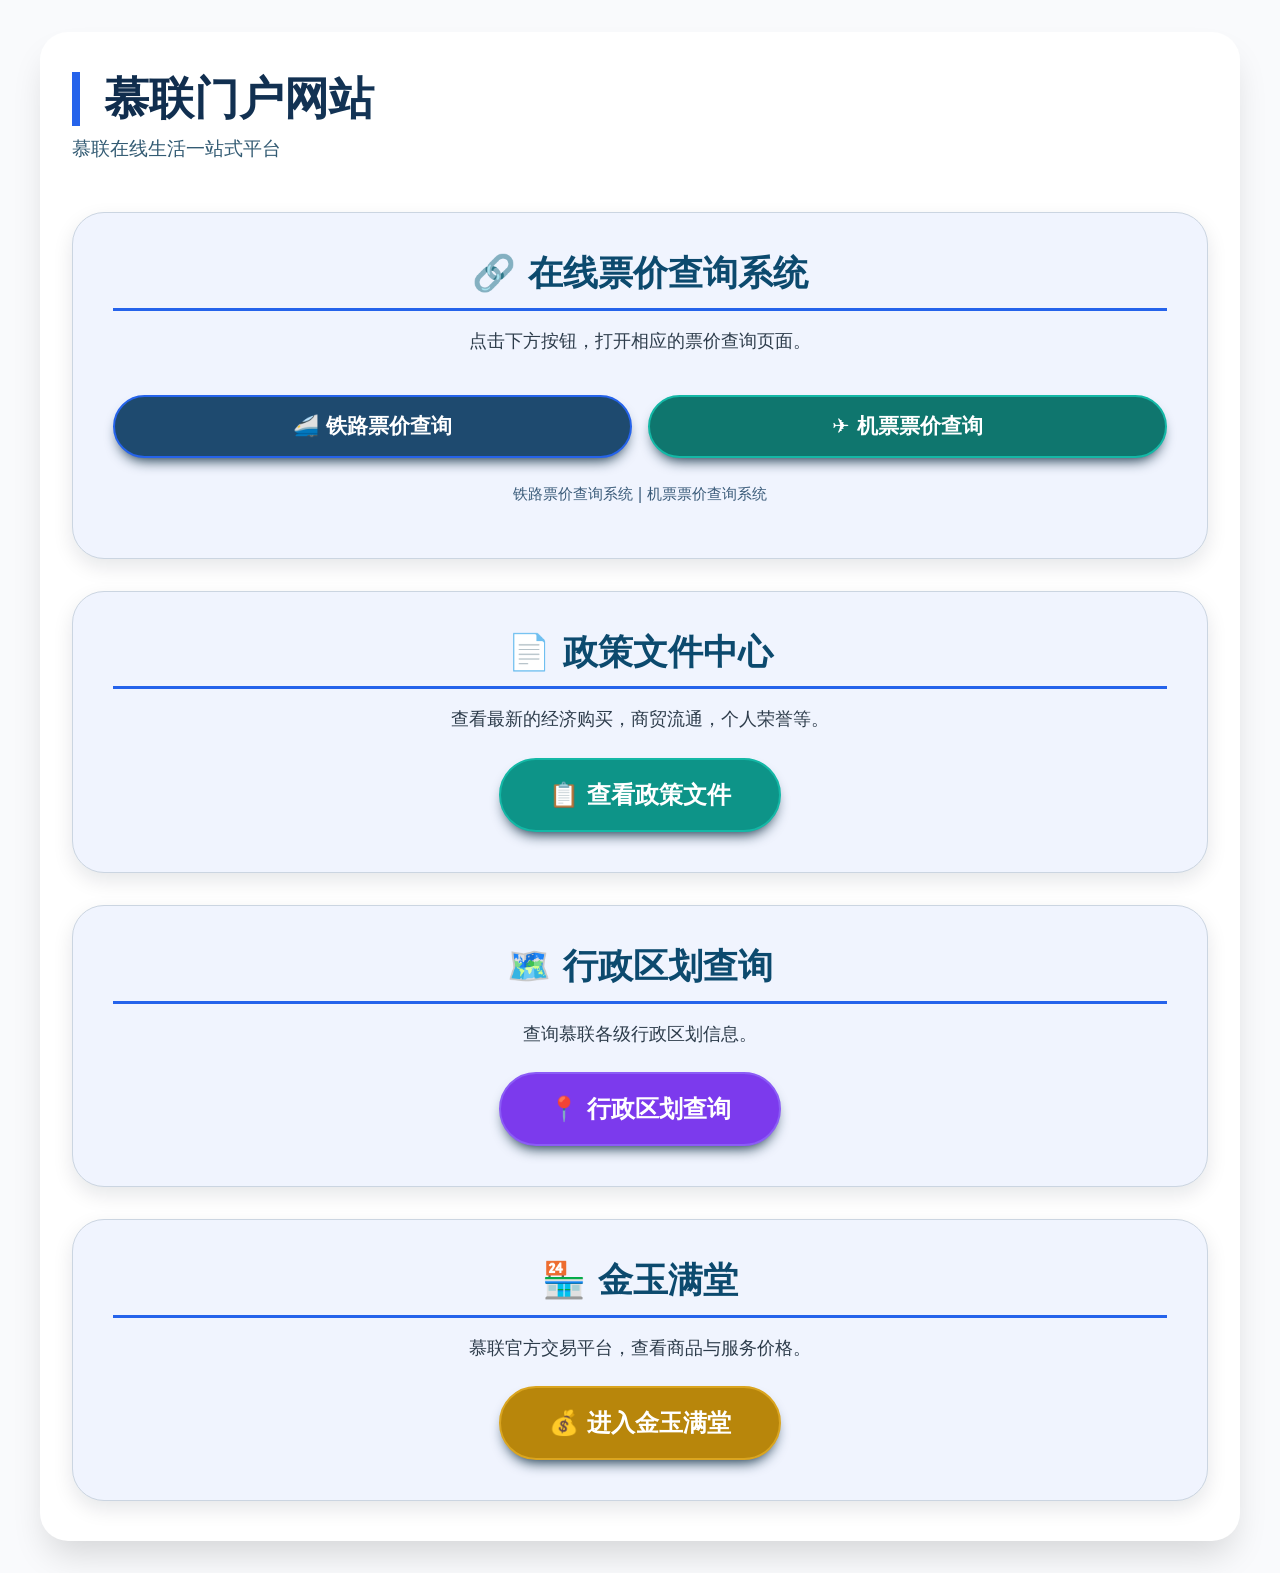
==== index.html @ 68cb8de2 "feat: 替换主页ECOMU接口卡片为金玉满堂卡片，新增官方交易平台页面 原ECOMU接口卡片为临时隐藏状态，本次将其替换为慕联金玉满堂交易平台入口，同时新建了jinyumantang.html专属" ====
<!DOCTYPE html>
<html lang="en">
<head>
    <meta charset="UTF-8">
    <meta name="viewport" content="width=device-width, initial-scale=1.0">
    <title>慕联门户网站</title>
    <style>
        * {
            margin: 0;
            padding: 0;
            box-sizing: border-box;
        }
        body {
            font-family: system-ui, -apple-system, 'Segoe UI', Roboto, 'Helvetica Neue', sans-serif;
            line-height: 1.6;
            background-color: #f9fafc;
            color: #1e293b;
            padding: 2rem 1rem;
        }
        .container {
            max-width: 1200px;
            margin: 0 auto;
            background: white;
            border-radius: 28px;
            box-shadow: 0 20px 35px -8px rgba(0, 0, 0, 0.15);
            padding: 2.5rem 2rem;
        }
        h1 {
            font-size: 2.8rem;
            font-weight: 700;
            background: linear-gradient(145deg, #0f2b4b, #1e4a6f);
            -webkit-background-clip: text;
            -webkit-text-fill-color: transparent;
            background-clip: text;
            margin-bottom: 0.5rem;
            border-left: 8px solid #2563eb;
            padding-left: 1.5rem;
            line-height: 1.2;
        }
        h2 {
            font-size: 2.2rem;
            font-weight: 650;
            margin-top: 2.5rem;
            margin-bottom: 1rem;
            color: #0b2b40;
            border-bottom: 3px solid #e2e8f0;
            padding-bottom: 0.4rem;
            scroll-margin-top: 2rem;
        }
        h3 {
            font-size: 1.6rem;
            font-weight: 600;
            margin-top: 1.8rem;
            margin-bottom: 0.75rem;
            color: #1e3a5f;
            padding-left: 0.75rem;
            border-left: 4px solid #7aa7c9;
        }
        p {
            margin-bottom: 1.2rem;
            font-size: 1.1rem;
            color: #2d3c4b;
        }
        section {
            margin-bottom: 2rem;
        }
        /* 链接卡片样式（替代之前的嵌入区域） */
        .fare-link-card {
            background: #f0f4fe;
            border-radius: 32px;
            padding: 2rem 2.5rem;
            margin-top: 3rem;
            border: 1px solid #cbd5e1;
            box-shadow: 0 8px 20px rgba(0,20,40,0.1);
            text-align: center;
        }
        .fare-link-card h2 {
            margin-top: 0;
            border-bottom-color: #2563eb;
            color: #0c4a6e;
        }
        .btn-fare {
            display: inline-block;
            background: #1e4a6f;
            color: white;
            font-size: 1.5rem;
            font-weight: 600;
            padding: 1rem 3rem;
            border-radius: 60px;
            text-decoration: none;
            box-shadow: 0 8px 14px -6px #0b2b40;
            transition: background 0.2s, transform 0.1s;
            margin: 1rem 0 0.5rem 0;
            border: 2px solid #2563eb;
        }
        .btn-fare:hover {
            background: #0b2b40;
            transform: scale(1.02);
        }
        .btn-fare:active {
            transform: scale(0.98);
        }
        .fare-note {
            font-size: 0.95rem;
            color: #3b5c7a;
            margin-top: 1rem;
        }
        @media (max-width: 680px) {
            h1 { font-size: 2.2rem; }
            h2 { font-size: 1.8rem; }
            h3 { font-size: 1.4rem; }
            .btn-fare { font-size: 1.2rem; padding: 0.8rem 2rem; }
        }
        .badge {
            background-color: #dbeafe;
            color: #1e40af;
            font-size: 0.9rem;
            padding: 0.2rem 0.8rem;
            border-radius: 20px;
            display: inline-block;
            margin-right: 0.5rem;
        }
        hr {
            border: none;
            height: 2px;
            background: linear-gradient(90deg, transparent, #94a3b8, transparent);
            margin: 2rem 0 0.5rem 0;
        }
    </style>

</head>
<body>
<div class="container">
    <header>
        <h1> 慕联门户网站</h1>
        <p style="font-size: 1.2rem; color: #335b73;">慕联在线生活一站式平台</p>
    </header>

    <!-- ===== 票价查询卡片 ===== -->
    <div class="fare-link-card">
        <h2>🔗 在线票价查询系统</h2>
        <p style="margin-bottom: 0.5rem;">点击下方按钮，打开相应的票价查询页面。</p>
        
        <div style="display: grid; grid-template-columns: 1fr 1fr; gap: 1rem; margin-top: 1.5rem;">
            <a href="price_railway.html" target="_blank" rel="noopener noreferrer" class="btn-fare" style="font-size: 1.3rem; padding: 0.8rem 1.5rem;">
                🚄 铁路票价查询
            </a>
            
            <a href="price_flight.html" target="_blank" rel="noopener noreferrer" class="btn-fare" style="font-size: 1.3rem; padding: 0.8rem 1.5rem; background: #0f766e; border-color: #14b8a6;">
                ✈️ 机票票价查询
            </a>
        </div>
        
        <p class="fare-note">铁路票价查询系统 | 机票票价查询系统</p>
    </div>

    <!-- ===== 政策文件卡片 ===== -->
    <div class="fare-link-card" style="margin-top: 2rem;">
        <h2>📄 政策文件中心</h2>
        <p style="margin-bottom: 0.5rem;">查看最新的经济购买，商贸流通，个人荣誉等。</p>
        <a href="tiaoli.html" target="_blank" rel="noopener noreferrer" class="btn-fare" style="background: #0d9488; border-color: #14b8a6;">
            📋 查看政策文件
        </a>
        
    </div>

    <!-- ===== 行政区划查询卡片 ===== -->
    <div class="fare-link-card" style="margin-top: 2rem;">
        <h2>🗺️ 行政区划查询</h2>
        <p style="margin-bottom: 0.5rem;">查询慕联各级行政区划信息。</p>
        <a href="quhua_query.html" target="_blank" rel="noopener noreferrer" class="btn-fare" style="background: #7c3aed; border-color: #8b5cf6;">
            📍 行政区划查询
        </a>
        
    </div>

    <!-- ===== 金玉满堂卡片 ===== -->
    <div class="fare-link-card" style="margin-top: 2rem;">
        <h2>🏪 金玉满堂</h2>
        <p style="margin-bottom: 0.5rem;">慕联官方交易平台，查看商品与服务价格。</p>
        <a href="jinyumantang.html" target="_blank" rel="noopener noreferrer" class="btn-fare" style="background: #b8860b; border-color: #daa520;">
            💰 进入金玉满堂
        </a>
    </div>
</div>
</body>
</html>
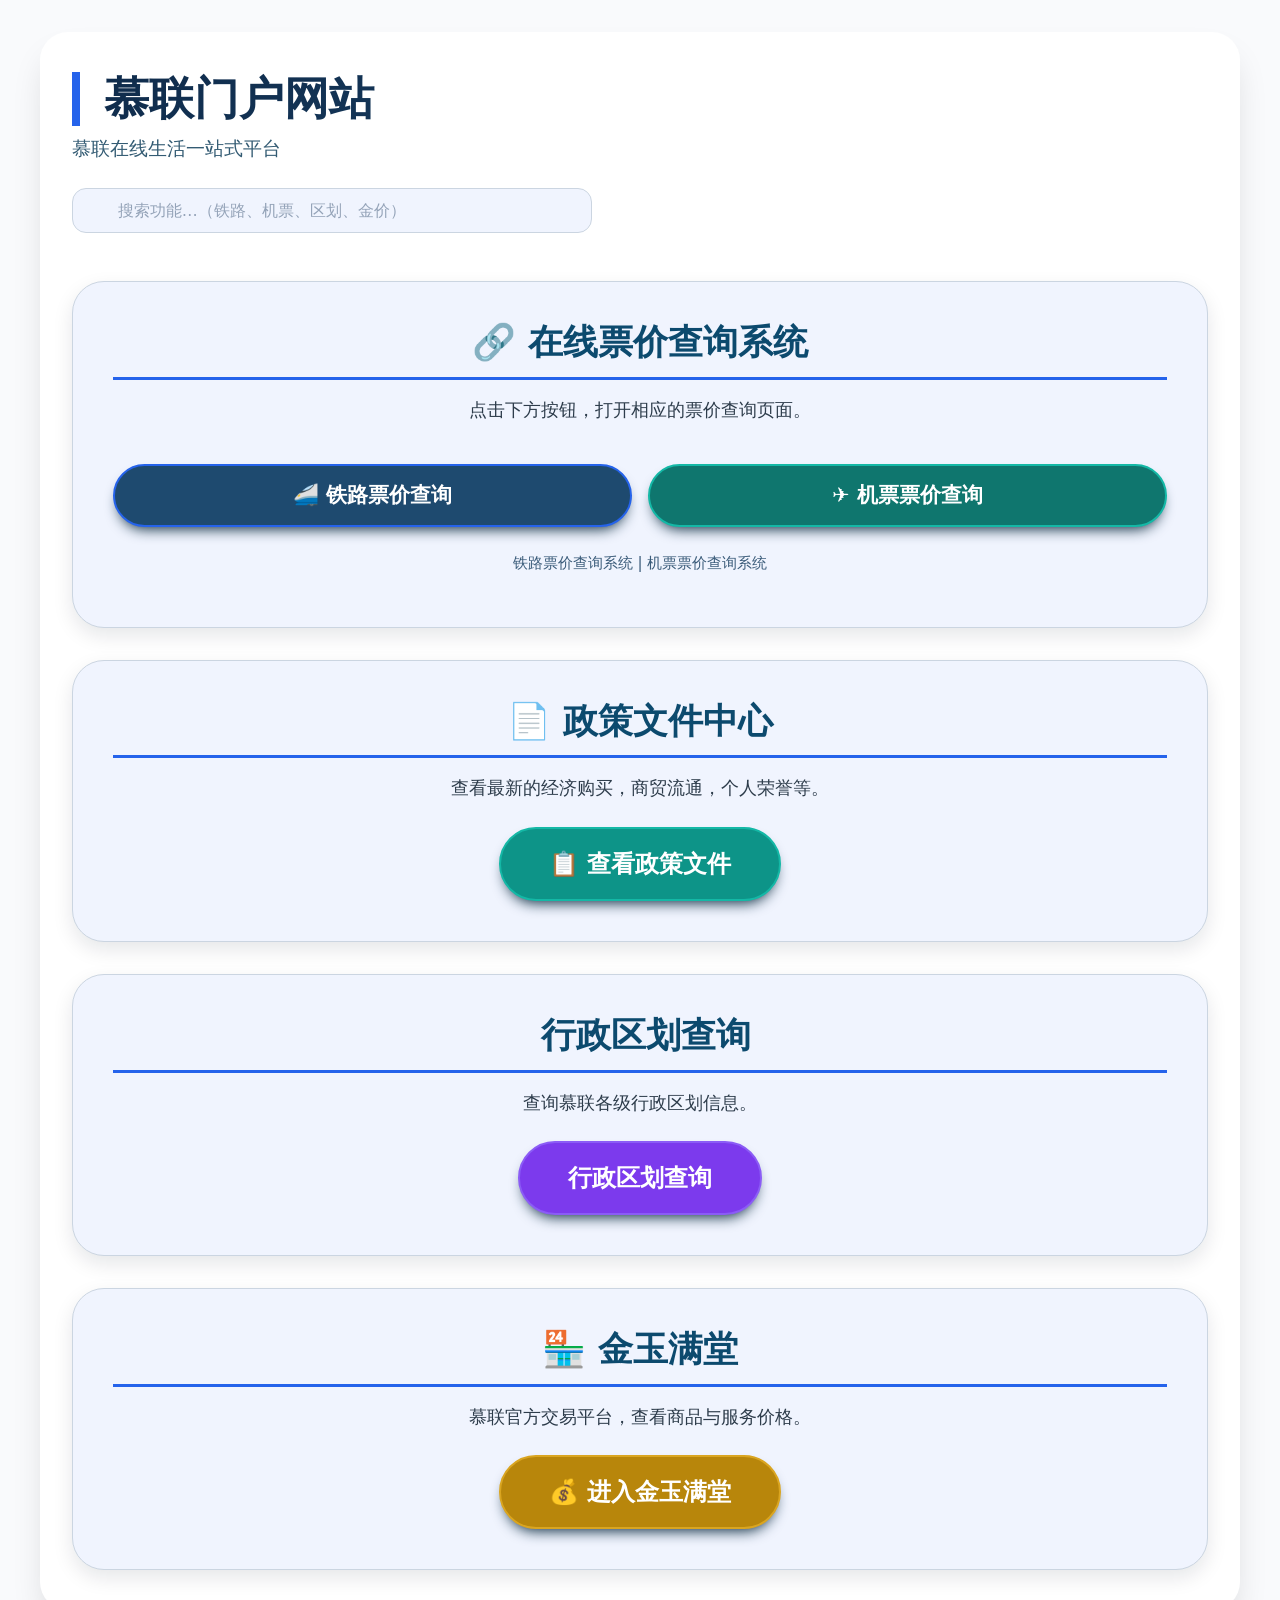
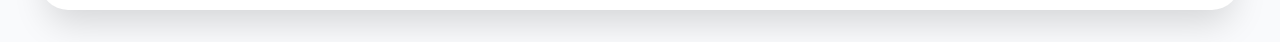
==== commit 866eb3c2: "修路由" ====
--- a/index.html
+++ b/index.html
@@ -1,5 +1,5 @@
 <!DOCTYPE html>
-<html lang="en">
+<html lang="zh-CN">
 <head>
     <meta charset="UTF-8">
     <meta name="viewport" content="width=device-width, initial-scale=1.0">
@@ -64,7 +64,39 @@
         section {
             margin-bottom: 2rem;
         }
-        /* 链接卡片样式（替代之前的嵌入区域） */
+        /* 搜索框 */
+        .search-wrap {
+            max-width: 520px;
+            margin: 1.5rem 0 0.5rem;
+            position: relative;
+        }
+        .search-wrap input {
+            width: 100%;
+            padding: 0.75rem 1.2rem 0.75rem 2.8rem;
+            font-size: 1rem;
+            font-family: inherit;
+            color: #1e293b;
+            background: #f0f4fe;
+            border: 1.5px solid #cbd5e1;
+            border-radius: 14px;
+            outline: none;
+            transition: all 0.3s;
+        }
+        .search-wrap input::placeholder { color: #94a3b8; }
+        .search-wrap input:focus {
+            border-color: #2563eb;
+            background: #fff;
+            box-shadow: 0 0 0 3px rgba(37, 99, 235, 0.1);
+        }
+        .search-wrap .search-icon {
+            position: absolute;
+            left: 1rem;
+            top: 50%;
+            transform: translateY(-50%);
+            font-size: 1rem;
+            opacity: 0.45;
+        }
+        /* 链接卡片样式 */
         .fare-link-card {
             background: #f0f4fe;
             border-radius: 32px;
@@ -92,6 +124,9 @@
             transition: background 0.2s, transform 0.1s;
             margin: 1rem 0 0.5rem 0;
             border: 2px solid #2563eb;
+            -webkit-tap-highlight-color: transparent;
+            touch-action: manipulation;
+            user-select: none;
         }
         .btn-fare:hover {
             background: #0b2b40;
@@ -105,11 +140,29 @@
             color: #3b5c7a;
             margin-top: 1rem;
         }
-        @media (max-width: 680px) {
-            h1 { font-size: 2.2rem; }
-            h2 { font-size: 1.8rem; }
-            h3 { font-size: 1.4rem; }
-            .btn-fare { font-size: 1.2rem; padding: 0.8rem 2rem; }
+        @media (max-width: 768px) {
+            body { padding: 1rem 0.75rem; }
+            .container { padding: 1.5rem 1rem; border-radius: 20px; }
+            h1 { font-size: 2rem; padding-left: 1rem; border-left-width: 6px; }
+            h2 { font-size: 1.6rem; }
+            h3 { font-size: 1.25rem; }
+            .fare-link-card { padding: 1.5rem 1.2rem; border-radius: 24px; }
+            .btn-fare { font-size: 1.1rem; padding: 0.7rem 1.5rem; }
+        }
+        @media (max-width: 480px) {
+            body { padding: 0.5rem; }
+            .container { padding: 1rem 0.75rem; border-radius: 16px; }
+            h1 { font-size: 1.6rem; padding-left: 0.75rem; border-left-width: 5px; }
+            h2 { font-size: 1.35rem; }
+            h3 { font-size: 1.1rem; }
+            p { font-size: 1rem; }
+            .fare-link-card { padding: 1.2rem 0.8rem; border-radius: 20px; }
+            .fare-link-card p { font-size: 0.95rem; }
+            .btn-fare { font-size: 1rem; padding: 0.6rem 1.2rem; border-radius: 40px; }
+            .btn-grid { grid-template-columns: 1fr !important; }
+        }
+        @media (max-width: 400px) {
+            .btn-fare { font-size: 0.9rem; padding: 0.5rem 0.8rem; }
         }
         .badge {
             background-color: #dbeafe;
@@ -134,19 +187,25 @@
     <header>
         <h1> 慕联门户网站</h1>
         <p style="font-size: 1.2rem; color: #335b73;">慕联在线生活一站式平台</p>
+
+        <!-- 搜索框 -->
+        <div class="search-wrap">
+            <span class="search-icon"></span>
+            <input type="text" id="searchInput" placeholder="搜索功能…（铁路、机票、区划、金价）" autocomplete="off">
+        </div>
     </header>
 
     <!-- ===== 票价查询卡片 ===== -->
-    <div class="fare-link-card">
+    <div class="fare-link-card" data-keywords="铁路 火车 票价 慕联铁路">
         <h2>🔗 在线票价查询系统</h2>
         <p style="margin-bottom: 0.5rem;">点击下方按钮，打开相应的票价查询页面。</p>
         
-        <div style="display: grid; grid-template-columns: 1fr 1fr; gap: 1rem; margin-top: 1.5rem;">
-            <a href="price_railway.html" target="_blank" rel="noopener noreferrer" class="btn-fare" style="font-size: 1.3rem; padding: 0.8rem 1.5rem;">
+        <div style="display: grid; grid-template-columns: 1fr 1fr; gap: 1rem; margin-top: 1.5rem;" class="btn-grid">
+            <a href="pages/price_railway.html" target="_blank" rel="noopener noreferrer" class="btn-fare" style="font-size: 1.3rem; padding: 0.8rem 1.5rem;">
                 🚄 铁路票价查询
             </a>
             
-            <a href="price_flight.html" target="_blank" rel="noopener noreferrer" class="btn-fare" style="font-size: 1.3rem; padding: 0.8rem 1.5rem; background: #0f766e; border-color: #14b8a6;">
+            <a href="pages/price_flight.html" target="_blank" rel="noopener noreferrer" class="btn-fare" style="font-size: 1.3rem; padding: 0.8rem 1.5rem; background: #0f766e; border-color: #14b8a6;">
                 ✈️ 机票票价查询
             </a>
         </div>
@@ -155,33 +214,48 @@
     </div>
 
     <!-- ===== 政策文件卡片 ===== -->
-    <div class="fare-link-card" style="margin-top: 2rem;">
+    <div class="fare-link-card" style="margin-top: 2rem;" data-keywords="政策 条例 文件 商贸 经济">
         <h2>📄 政策文件中心</h2>
         <p style="margin-bottom: 0.5rem;">查看最新的经济购买，商贸流通，个人荣誉等。</p>
-        <a href="tiaoli.html" target="_blank" rel="noopener noreferrer" class="btn-fare" style="background: #0d9488; border-color: #14b8a6;">
+        <a href="pages/tiaoli.html" target="_blank" rel="noopener noreferrer" class="btn-fare" style="background: #0d9488; border-color: #14b8a6;">
             📋 查看政策文件
         </a>
         
     </div>
 
     <!-- ===== 行政区划查询卡片 ===== -->
-    <div class="fare-link-card" style="margin-top: 2rem;">
-        <h2>🗺️ 行政区划查询</h2>
+    <div class="fare-link-card" style="margin-top: 2rem;" data-keywords="区划 行政 地区 查询 地图">
+        <h2>️ 行政区划查询</h2>
         <p style="margin-bottom: 0.5rem;">查询慕联各级行政区划信息。</p>
-        <a href="quhua_query.html" target="_blank" rel="noopener noreferrer" class="btn-fare" style="background: #7c3aed; border-color: #8b5cf6;">
-            📍 行政区划查询
+        <a href="pages/quhua_query.html" target="_blank" rel="noopener noreferrer" class="btn-fare" style="background: #7c3aed; border-color: #8b5cf6;">
+             行政区划查询
         </a>
         
     </div>
 
     <!-- ===== 金玉满堂卡片 ===== -->
-    <div class="fare-link-card" style="margin-top: 2rem;">
+    <div class="fare-link-card" style="margin-top: 2rem;" data-keywords="金价 黄金 交易 金玉满堂 价格">
         <h2>🏪 金玉满堂</h2>
         <p style="margin-bottom: 0.5rem;">慕联官方交易平台，查看商品与服务价格。</p>
-        <a href="jinyumantang.html" target="_blank" rel="noopener noreferrer" class="btn-fare" style="background: #b8860b; border-color: #daa520;">
+        <a href="pages/gold.html" target="_blank" rel="noopener noreferrer" class="btn-fare" style="background: #b8860b; border-color: #daa520;">
             💰 进入金玉满堂
         </a>
     </div>
 </div>
+
+<script>
+(function() {
+    const searchInput = document.getElementById('searchInput');
+    const cards = document.querySelectorAll('.fare-link-card');
+
+    searchInput.addEventListener('input', function() {
+        const q = this.value.toLowerCase().trim();
+        cards.forEach(card => {
+            const keywords = (card.dataset.keywords || '') + ' ' + card.textContent.toLowerCase();
+            card.style.display = (!q || keywords.includes(q)) ? '' : 'none';
+        });
+    });
+})();
+</script>
 </body>
-</html>+</html>
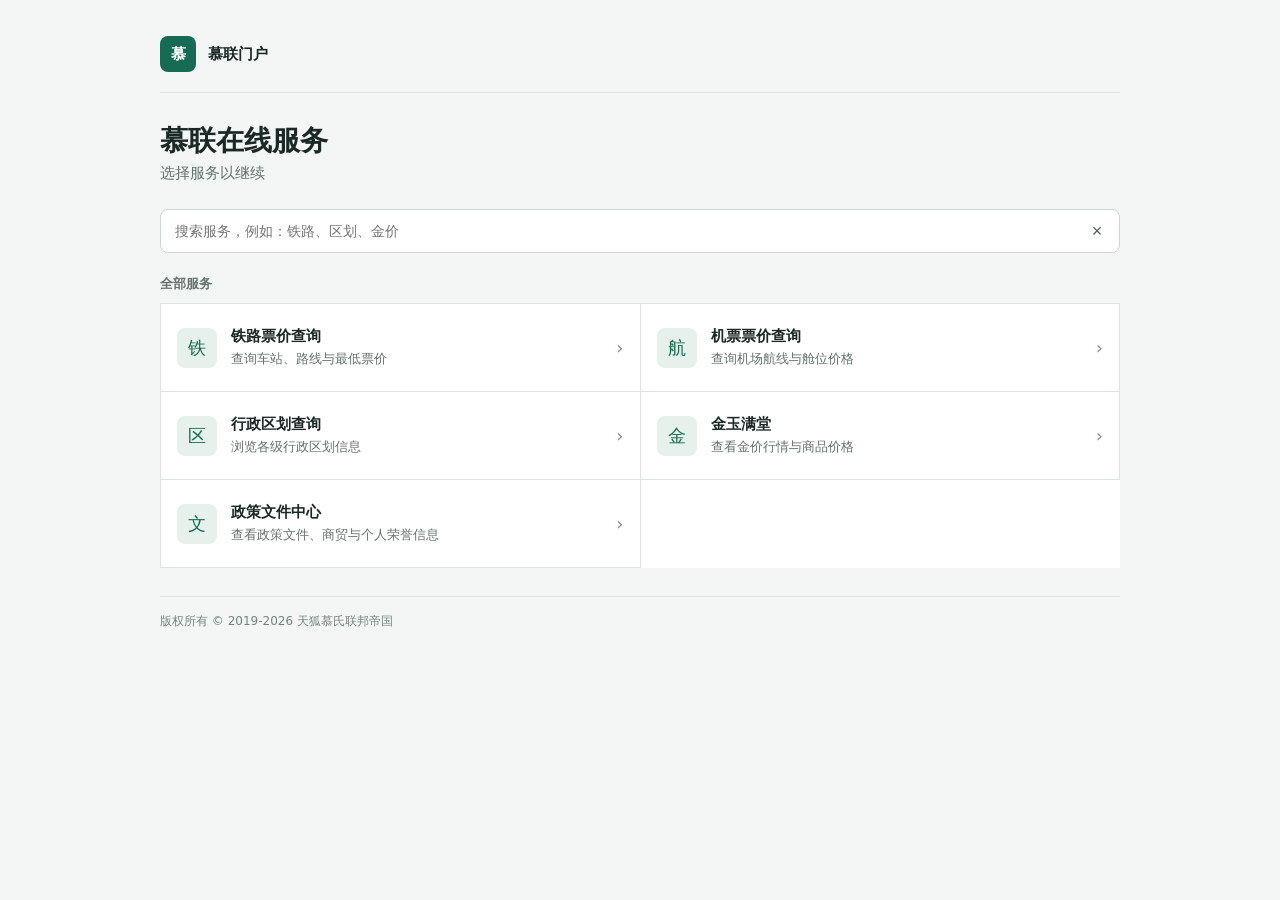
==== commit 235669ae: "feat: 重构主页为统一服务网格布局并新增搜索过滤功能 将原首页的卡片式布局替换为统一的服务入口网格，新增搜索过滤功能支持快速查找服务，同时适配移动端显示，优化整体视觉风格与交互体验。" ====
--- a/index.html
+++ b/index.html
@@ -5,257 +5,118 @@
     <meta name="viewport" content="width=device-width, initial-scale=1.0">
     <title>慕联门户网站</title>
     <style>
-        * {
-            margin: 0;
-            padding: 0;
-            box-sizing: border-box;
+        :root {
+            color-scheme: light;
+            font-family: system-ui, -apple-system, "Segoe UI", sans-serif;
+            color: #1b2926;
+            background: #f3f6f4;
         }
-        body {
-            font-family: system-ui, -apple-system, 'Segoe UI', Roboto, 'Helvetica Neue', sans-serif;
-            line-height: 1.6;
-            background-color: #f9fafc;
-            color: #1e293b;
-            padding: 2rem 1rem;
-        }
-        .container {
-            max-width: 1200px;
-            margin: 0 auto;
-            background: white;
-            border-radius: 28px;
-            box-shadow: 0 20px 35px -8px rgba(0, 0, 0, 0.15);
-            padding: 2.5rem 2rem;
-        }
-        h1 {
-            font-size: 2.8rem;
-            font-weight: 700;
-            background: linear-gradient(145deg, #0f2b4b, #1e4a6f);
-            -webkit-background-clip: text;
-            -webkit-text-fill-color: transparent;
-            background-clip: text;
-            margin-bottom: 0.5rem;
-            border-left: 8px solid #2563eb;
-            padding-left: 1.5rem;
-            line-height: 1.2;
-        }
-        h2 {
-            font-size: 2.2rem;
-            font-weight: 650;
-            margin-top: 2.5rem;
-            margin-bottom: 1rem;
-            color: #0b2b40;
-            border-bottom: 3px solid #e2e8f0;
-            padding-bottom: 0.4rem;
-            scroll-margin-top: 2rem;
-        }
-        h3 {
-            font-size: 1.6rem;
-            font-weight: 600;
-            margin-top: 1.8rem;
-            margin-bottom: 0.75rem;
-            color: #1e3a5f;
-            padding-left: 0.75rem;
-            border-left: 4px solid #7aa7c9;
-        }
-        p {
-            margin-bottom: 1.2rem;
-            font-size: 1.1rem;
-            color: #2d3c4b;
-        }
-        section {
-            margin-bottom: 2rem;
-        }
-        /* 搜索框 */
-        .search-wrap {
-            max-width: 520px;
-            margin: 1.5rem 0 0.5rem;
-            position: relative;
-        }
-        .search-wrap input {
-            width: 100%;
-            padding: 0.75rem 1.2rem 0.75rem 2.8rem;
-            font-size: 1rem;
-            font-family: inherit;
-            color: #1e293b;
-            background: #f0f4fe;
-            border: 1.5px solid #cbd5e1;
-            border-radius: 14px;
-            outline: none;
-            transition: all 0.3s;
-        }
-        .search-wrap input::placeholder { color: #94a3b8; }
-        .search-wrap input:focus {
-            border-color: #2563eb;
-            background: #fff;
-            box-shadow: 0 0 0 3px rgba(37, 99, 235, 0.1);
-        }
-        .search-wrap .search-icon {
-            position: absolute;
-            left: 1rem;
-            top: 50%;
-            transform: translateY(-50%);
-            font-size: 1rem;
-            opacity: 0.45;
-        }
-        /* 链接卡片样式 */
-        .fare-link-card {
-            background: #f0f4fe;
-            border-radius: 32px;
-            padding: 2rem 2.5rem;
-            margin-top: 3rem;
-            border: 1px solid #cbd5e1;
-            box-shadow: 0 8px 20px rgba(0,20,40,0.1);
-            text-align: center;
-        }
-        .fare-link-card h2 {
-            margin-top: 0;
-            border-bottom-color: #2563eb;
-            color: #0c4a6e;
-        }
-        .btn-fare {
-            display: inline-block;
-            background: #1e4a6f;
-            color: white;
-            font-size: 1.5rem;
-            font-weight: 600;
-            padding: 1rem 3rem;
-            border-radius: 60px;
-            text-decoration: none;
-            box-shadow: 0 8px 14px -6px #0b2b40;
-            transition: background 0.2s, transform 0.1s;
-            margin: 1rem 0 0.5rem 0;
-            border: 2px solid #2563eb;
-            -webkit-tap-highlight-color: transparent;
-            touch-action: manipulation;
-            user-select: none;
-        }
-        .btn-fare:hover {
-            background: #0b2b40;
-            transform: scale(1.02);
-        }
-        .btn-fare:active {
-            transform: scale(0.98);
-        }
-        .fare-note {
-            font-size: 0.95rem;
-            color: #3b5c7a;
-            margin-top: 1rem;
-        }
-        @media (max-width: 768px) {
-            body { padding: 1rem 0.75rem; }
-            .container { padding: 1.5rem 1rem; border-radius: 20px; }
-            h1 { font-size: 2rem; padding-left: 1rem; border-left-width: 6px; }
-            h2 { font-size: 1.6rem; }
-            h3 { font-size: 1.25rem; }
-            .fare-link-card { padding: 1.5rem 1.2rem; border-radius: 24px; }
-            .btn-fare { font-size: 1.1rem; padding: 0.7rem 1.5rem; }
-        }
-        @media (max-width: 480px) {
-            body { padding: 0.5rem; }
-            .container { padding: 1rem 0.75rem; border-radius: 16px; }
-            h1 { font-size: 1.6rem; padding-left: 0.75rem; border-left-width: 5px; }
-            h2 { font-size: 1.35rem; }
-            h3 { font-size: 1.1rem; }
-            p { font-size: 1rem; }
-            .fare-link-card { padding: 1.2rem 0.8rem; border-radius: 20px; }
-            .fare-link-card p { font-size: 0.95rem; }
-            .btn-fare { font-size: 1rem; padding: 0.6rem 1.2rem; border-radius: 40px; }
-            .btn-grid { grid-template-columns: 1fr !important; }
-        }
-        @media (max-width: 400px) {
-            .btn-fare { font-size: 0.9rem; padding: 0.5rem 0.8rem; }
-        }
-        .badge {
-            background-color: #dbeafe;
-            color: #1e40af;
-            font-size: 0.9rem;
-            padding: 0.2rem 0.8rem;
-            border-radius: 20px;
-            display: inline-block;
-            margin-right: 0.5rem;
-        }
-        hr {
-            border: none;
-            height: 2px;
-            background: linear-gradient(90deg, transparent, #94a3b8, transparent);
-            margin: 2rem 0 0.5rem 0;
+        * { box-sizing: border-box; }
+        body { margin: 0; min-width: 320px; }
+        .shell { width: min(100% - 40px, 960px); margin: 0 auto; padding: 36px 0 52px; }
+        .topline { display: flex; align-items: center; justify-content: space-between; gap: 16px; padding-bottom: 20px; border-bottom: 1px solid #dce5e0; }
+        .brand { display: flex; align-items: center; gap: 12px; font-size: 15px; font-weight: 650; }
+        .brand-mark { display: grid; place-items: center; width: 36px; height: 36px; border-radius: 8px; color: #fff; background: #176b55; font-size: 15px; }
+        h1 { margin: 30px 0 6px; font-size: 28px; line-height: 1.25; font-weight: 680; letter-spacing: 0; }
+        .intro { margin: 0; color: #65736d; font-size: 15px; }
+        .tools { display: flex; align-items: center; gap: 12px; margin: 26px 0 14px; }
+        .search { flex: 1; position: relative; }
+        .search input { width: 100%; height: 44px; padding: 0 42px 0 14px; border: 1px solid #cbd7d1; border-radius: 8px; outline: none; background: #fff; color: #1b2926; font: inherit; font-size: 14px; }
+        .search input:focus { border-color: #176b55; box-shadow: 0 0 0 3px rgb(23 107 85 / 12%); }
+        .clear { position: absolute; top: 50%; right: 8px; width: 30px; height: 30px; transform: translateY(-50%); border: 0; border-radius: 6px; color: #52615b; background: transparent; cursor: pointer; font-size: 18px; }
+        .clear:hover { background: #edf2ef; }
+        .section-label { margin: 22px 0 10px; color: #65736d; font-size: 13px; font-weight: 600; }
+        .grid { display: grid; grid-template-columns: repeat(2, minmax(0, 1fr)); border-top: 1px solid #dce5e0; border-left: 1px solid #dce5e0; background: #fff; }
+        .entry { display: flex; align-items: center; gap: 14px; min-height: 88px; padding: 16px; border-right: 1px solid #dce5e0; border-bottom: 1px solid #dce5e0; color: inherit; text-decoration: none; transition: background 120ms ease; }
+        .entry:hover { background: #f5f8f6; }
+        .entry:focus-visible { position: relative; outline: 2px solid #176b55; outline-offset: -2px; }
+        .icon { display: grid; flex: 0 0 40px; place-items: center; width: 40px; height: 40px; border-radius: 8px; background: #e7f1ec; color: #176b55; font-size: 18px; }
+        .entry-copy { flex: 1; min-width: 0; }
+        .entry-title { display: block; font-size: 15px; font-weight: 620; }
+        .entry-desc { display: block; margin-top: 4px; color: #65736d; font-size: 13px; line-height: 1.45; }
+        .arrow { color: #82918a; font-size: 18px; }
+        .empty { display: none; padding: 22px 16px; border: 1px solid #dce5e0; border-top: 0; color: #65736d; background: #fff; font-size: 14px; }
+        footer { margin-top: 28px; padding-top: 16px; border-top: 1px solid #dce5e0; color: #77847e; font-size: 12px; }
+        @media (max-width: 600px) {
+            .shell { width: min(100% - 28px, 960px); padding-top: 20px; }
+            h1 { margin-top: 24px; font-size: 24px; }
+            .grid { grid-template-columns: 1fr; }
+            .entry { min-height: 76px; padding: 12px; }
         }
     </style>
-
 </head>
 <body>
-<div class="container">
-    <header>
-        <h1> 慕联门户网站</h1>
-        <p style="font-size: 1.2rem; color: #335b73;">慕联在线生活一站式平台</p>
+    <main class="shell">
+        <div class="topline">
+            <div class="brand"><span class="brand-mark" aria-hidden="true">慕</span><span>慕联门户</span></div>
+        </div>
 
-        <!-- 搜索框 -->
-        <div class="search-wrap">
-            <span class="search-icon"></span>
-            <input type="text" id="searchInput" placeholder="搜索功能…（铁路、机票、区划、金价）" autocomplete="off">
+        <header>
+            <h1>慕联在线服务</h1>
+            <p class="intro">选择服务以继续</p>
+        </header>
+
+        <div class="tools">
+            <label class="search">
+                <input id="serviceSearch" type="search" placeholder="搜索服务，例如：铁路、区划、金价" autocomplete="off" aria-label="搜索服务">
+                <button class="clear" id="clearSearch" type="button" aria-label="清空搜索" title="清空搜索">×</button>
+            </label>
         </div>
-    </header>
 
-    <!-- ===== 票价查询卡片 ===== -->
-    <div class="fare-link-card" data-keywords="铁路 火车 票价 慕联铁路">
-        <h2>🔗 在线票价查询系统</h2>
-        <p style="margin-bottom: 0.5rem;">点击下方按钮，打开相应的票价查询页面。</p>
-        
-        <div style="display: grid; grid-template-columns: 1fr 1fr; gap: 1rem; margin-top: 1.5rem;" class="btn-grid">
-            <a href="pages/price_railway.html" target="_blank" rel="noopener noreferrer" class="btn-fare" style="font-size: 1.3rem; padding: 0.8rem 1.5rem;">
-                🚄 铁路票价查询
+        <p class="section-label">全部服务</p>
+        <nav class="grid" id="serviceGrid" aria-label="门户服务">
+            <a class="entry" href="pages/price_railway.html" data-keywords="铁路 火车 车站 票价 路线 慕联铁路">
+                <span class="icon" aria-hidden="true">铁</span>
+                <span class="entry-copy"><span class="entry-title">铁路票价查询</span><span class="entry-desc">查询车站、路线与最低票价</span></span>
+                <span class="arrow" aria-hidden="true">›</span>
             </a>
-            
-            <a href="pages/price_flight.html" target="_blank" rel="noopener noreferrer" class="btn-fare" style="font-size: 1.3rem; padding: 0.8rem 1.5rem; background: #0f766e; border-color: #14b8a6;">
-                ✈️ 机票票价查询
+            <a class="entry" href="pages/price_flight.html" data-keywords="机票 航空 机场 航线 票价">
+                <span class="icon" aria-hidden="true">航</span>
+                <span class="entry-copy"><span class="entry-title">机票票价查询</span><span class="entry-desc">查询机场航线与舱位价格</span></span>
+                <span class="arrow" aria-hidden="true">›</span>
             </a>
-        </div>
-        
-        <p class="fare-note">铁路票价查询系统 | 机票票价查询系统</p>
-    </div>
+            <a class="entry" href="pages/quhua_query.html" data-keywords="区划 行政 地区 府 道 查询 地图">
+                <span class="icon" aria-hidden="true">区</span>
+                <span class="entry-copy"><span class="entry-title">行政区划查询</span><span class="entry-desc">浏览各级行政区划信息</span></span>
+                <span class="arrow" aria-hidden="true">›</span>
+            </a>
+            <a class="entry" href="pages/gold.html" data-keywords="金价 黄金 金玉满堂 价格 行情 交易">
+                <span class="icon" aria-hidden="true">金</span>
+                <span class="entry-copy"><span class="entry-title">金玉满堂</span><span class="entry-desc">查看金价行情与商品价格</span></span>
+                <span class="arrow" aria-hidden="true">›</span>
+            </a>
+            <a class="entry" href="pages/tiaoli.html" data-keywords="条例 政策 文件 商贸 经济 荣誉">
+                <span class="icon" aria-hidden="true">文</span>
+                <span class="entry-copy"><span class="entry-title">政策文件中心</span><span class="entry-desc">查看政策文件、商贸与个人荣誉信息</span></span>
+                <span class="arrow" aria-hidden="true">›</span>
+            </a>
+        </nav>
+        <div class="empty" id="emptyState" role="status">没有找到匹配的服务。</div>
+        <footer>版权所有 © 2019-2026 天狐慕氏联邦帝国</footer>
+    </main>
+    <script>
+        const search = document.getElementById('serviceSearch');
+        const entries = [...document.querySelectorAll('.entry')];
+        const empty = document.getElementById('emptyState');
+        const clear = document.getElementById('clearSearch');
 
-    <!-- ===== 政策文件卡片 ===== -->
-    <div class="fare-link-card" style="margin-top: 2rem;" data-keywords="政策 条例 文件 商贸 经济">
-        <h2>📄 政策文件中心</h2>
-        <p style="margin-bottom: 0.5rem;">查看最新的经济购买，商贸流通，个人荣誉等。</p>
-        <a href="pages/tiaoli.html" target="_blank" rel="noopener noreferrer" class="btn-fare" style="background: #0d9488; border-color: #14b8a6;">
-            📋 查看政策文件
-        </a>
-        
-    </div>
+        function filterEntries() {
+            const query = search.value.trim().toLocaleLowerCase();
+            let visible = 0;
+            entries.forEach(entry => {
+                const match = !query || `${entry.dataset.keywords} ${entry.textContent}`.toLocaleLowerCase().includes(query);
+                entry.hidden = !match;
+                if (match) visible++;
+            });
+            empty.style.display = visible ? 'none' : 'block';
+        }
 
-    <!-- ===== 行政区划查询卡片 ===== -->
-    <div class="fare-link-card" style="margin-top: 2rem;" data-keywords="区划 行政 地区 查询 地图">
-        <h2>️ 行政区划查询</h2>
-        <p style="margin-bottom: 0.5rem;">查询慕联各级行政区划信息。</p>
-        <a href="pages/quhua_query.html" target="_blank" rel="noopener noreferrer" class="btn-fare" style="background: #7c3aed; border-color: #8b5cf6;">
-             行政区划查询
-        </a>
-        
-    </div>
-
-    <!-- ===== 金玉满堂卡片 ===== -->
-    <div class="fare-link-card" style="margin-top: 2rem;" data-keywords="金价 黄金 交易 金玉满堂 价格">
-        <h2>🏪 金玉满堂</h2>
-        <p style="margin-bottom: 0.5rem;">慕联官方交易平台，查看商品与服务价格。</p>
-        <a href="pages/gold.html" target="_blank" rel="noopener noreferrer" class="btn-fare" style="background: #b8860b; border-color: #daa520;">
-            💰 进入金玉满堂
-        </a>
-    </div>
-</div>
-
-<script>
-(function() {
-    const searchInput = document.getElementById('searchInput');
-    const cards = document.querySelectorAll('.fare-link-card');
-
-    searchInput.addEventListener('input', function() {
-        const q = this.value.toLowerCase().trim();
-        cards.forEach(card => {
-            const keywords = (card.dataset.keywords || '') + ' ' + card.textContent.toLowerCase();
-            card.style.display = (!q || keywords.includes(q)) ? '' : 'none';
+        search.addEventListener('input', filterEntries);
+        clear.addEventListener('click', () => {
+            search.value = '';
+            filterEntries();
+            search.focus();
         });
-    });
-})();
-</script>
+    </script>
 </body>
 </html>
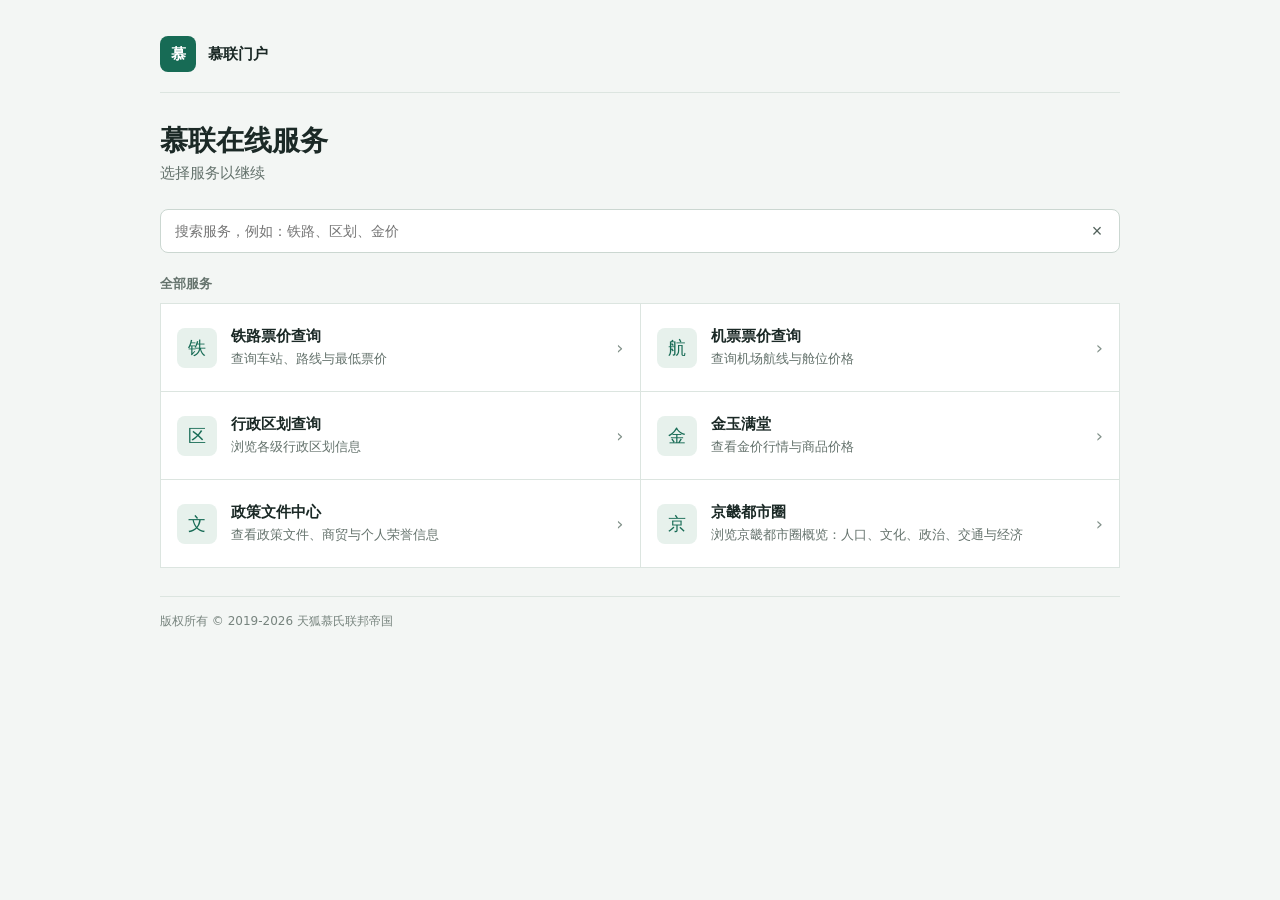
==== commit bd758e29: "feat: 新增京畿都市圈页面及入口 新增京畿都市圈详情页面，包含范围、人口、文化、政治、交通、经济六大板块内容；在首页添加京畿都市圈入口；同时更新目录结构和数据文件说明。" ====
--- a/index.html
+++ b/index.html
@@ -90,6 +90,11 @@
                 <span class="entry-copy"><span class="entry-title">政策文件中心</span><span class="entry-desc">查看政策文件、商贸与个人荣誉信息</span></span>
                 <span class="arrow" aria-hidden="true">›</span>
             </a>
+            <a class="entry" href="pages/cities/jingji.html" data-keywords="京畿 都市圈 城市 人口 文化 政治 交通 经济 慕联">
+                <span class="icon" aria-hidden="true">京</span>
+                <span class="entry-copy"><span class="entry-title">京畿都市圈</span><span class="entry-desc">浏览京畿都市圈概览：人口、文化、政治、交通与经济</span></span>
+                <span class="arrow" aria-hidden="true">›</span>
+            </a>
         </nav>
         <div class="empty" id="emptyState" role="status">没有找到匹配的服务。</div>
         <footer>版权所有 © 2019-2026 天狐慕氏联邦帝国</footer>
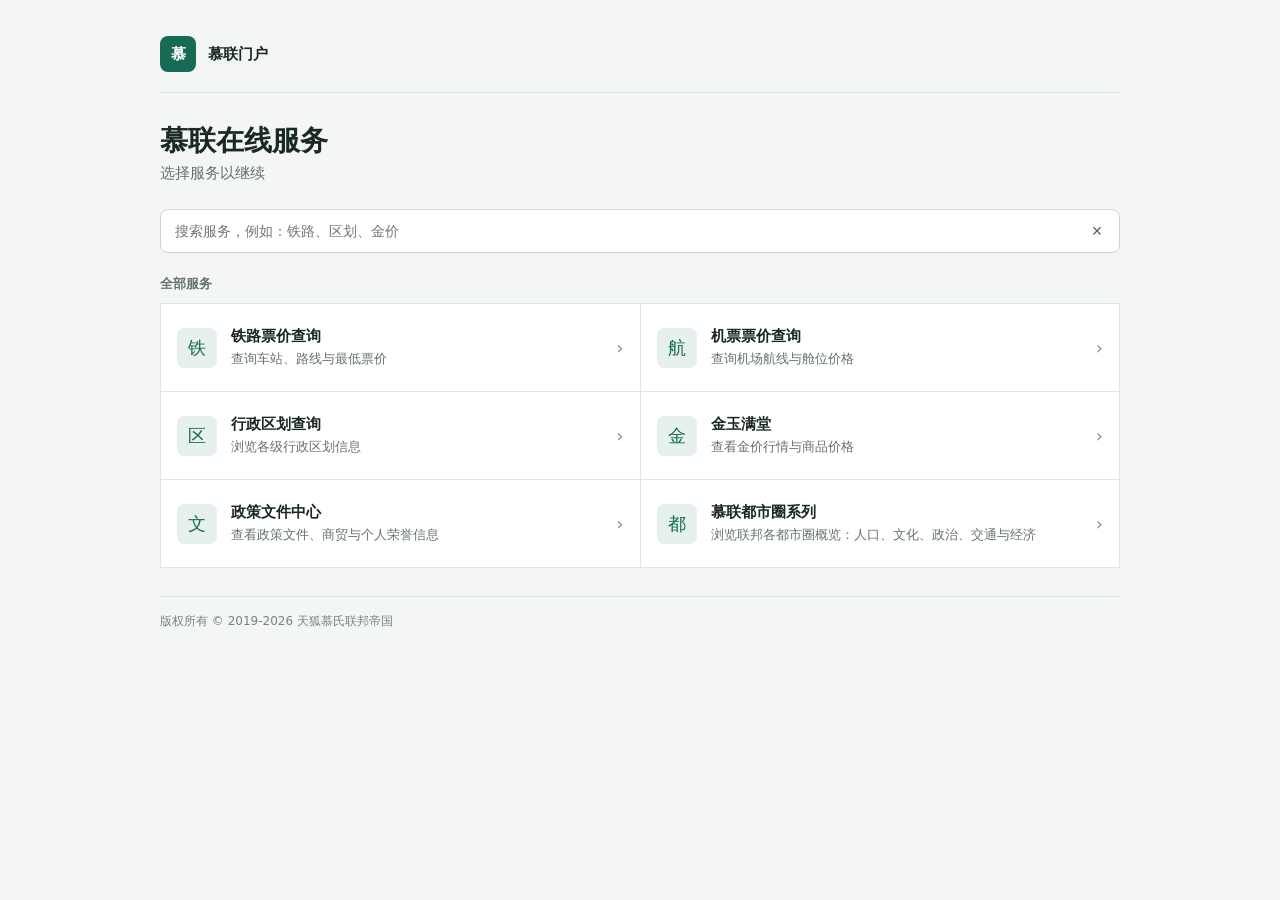
==== commit b8fd3509: "feat: 新增慕联都市圈系列导航页并更新入口链接 新增 pages/cities/index.html 作为慕联都市圈系列的统一导航页，调整首页对应入口链接指向该导航页，同时更新入口的标题、描述和图" ====
--- a/index.html
+++ b/index.html
@@ -90,9 +90,9 @@
                 <span class="entry-copy"><span class="entry-title">政策文件中心</span><span class="entry-desc">查看政策文件、商贸与个人荣誉信息</span></span>
                 <span class="arrow" aria-hidden="true">›</span>
             </a>
-            <a class="entry" href="pages/cities/jingji.html" data-keywords="京畿 都市圈 城市 人口 文化 政治 交通 经济 慕联">
-                <span class="icon" aria-hidden="true">京</span>
-                <span class="entry-copy"><span class="entry-title">京畿都市圈</span><span class="entry-desc">浏览京畿都市圈概览：人口、文化、政治、交通与经济</span></span>
+            <a class="entry" href="pages/cities/index.html" data-keywords="都市圈 京畿 城市 人口 文化 政治 交通 经济 慕联">
+                <span class="icon" aria-hidden="true">都</span>
+                <span class="entry-copy"><span class="entry-title">慕联都市圈系列</span><span class="entry-desc">浏览联邦各都市圈概览：人口、文化、政治、交通与经济</span></span>
                 <span class="arrow" aria-hidden="true">›</span>
             </a>
         </nav>
